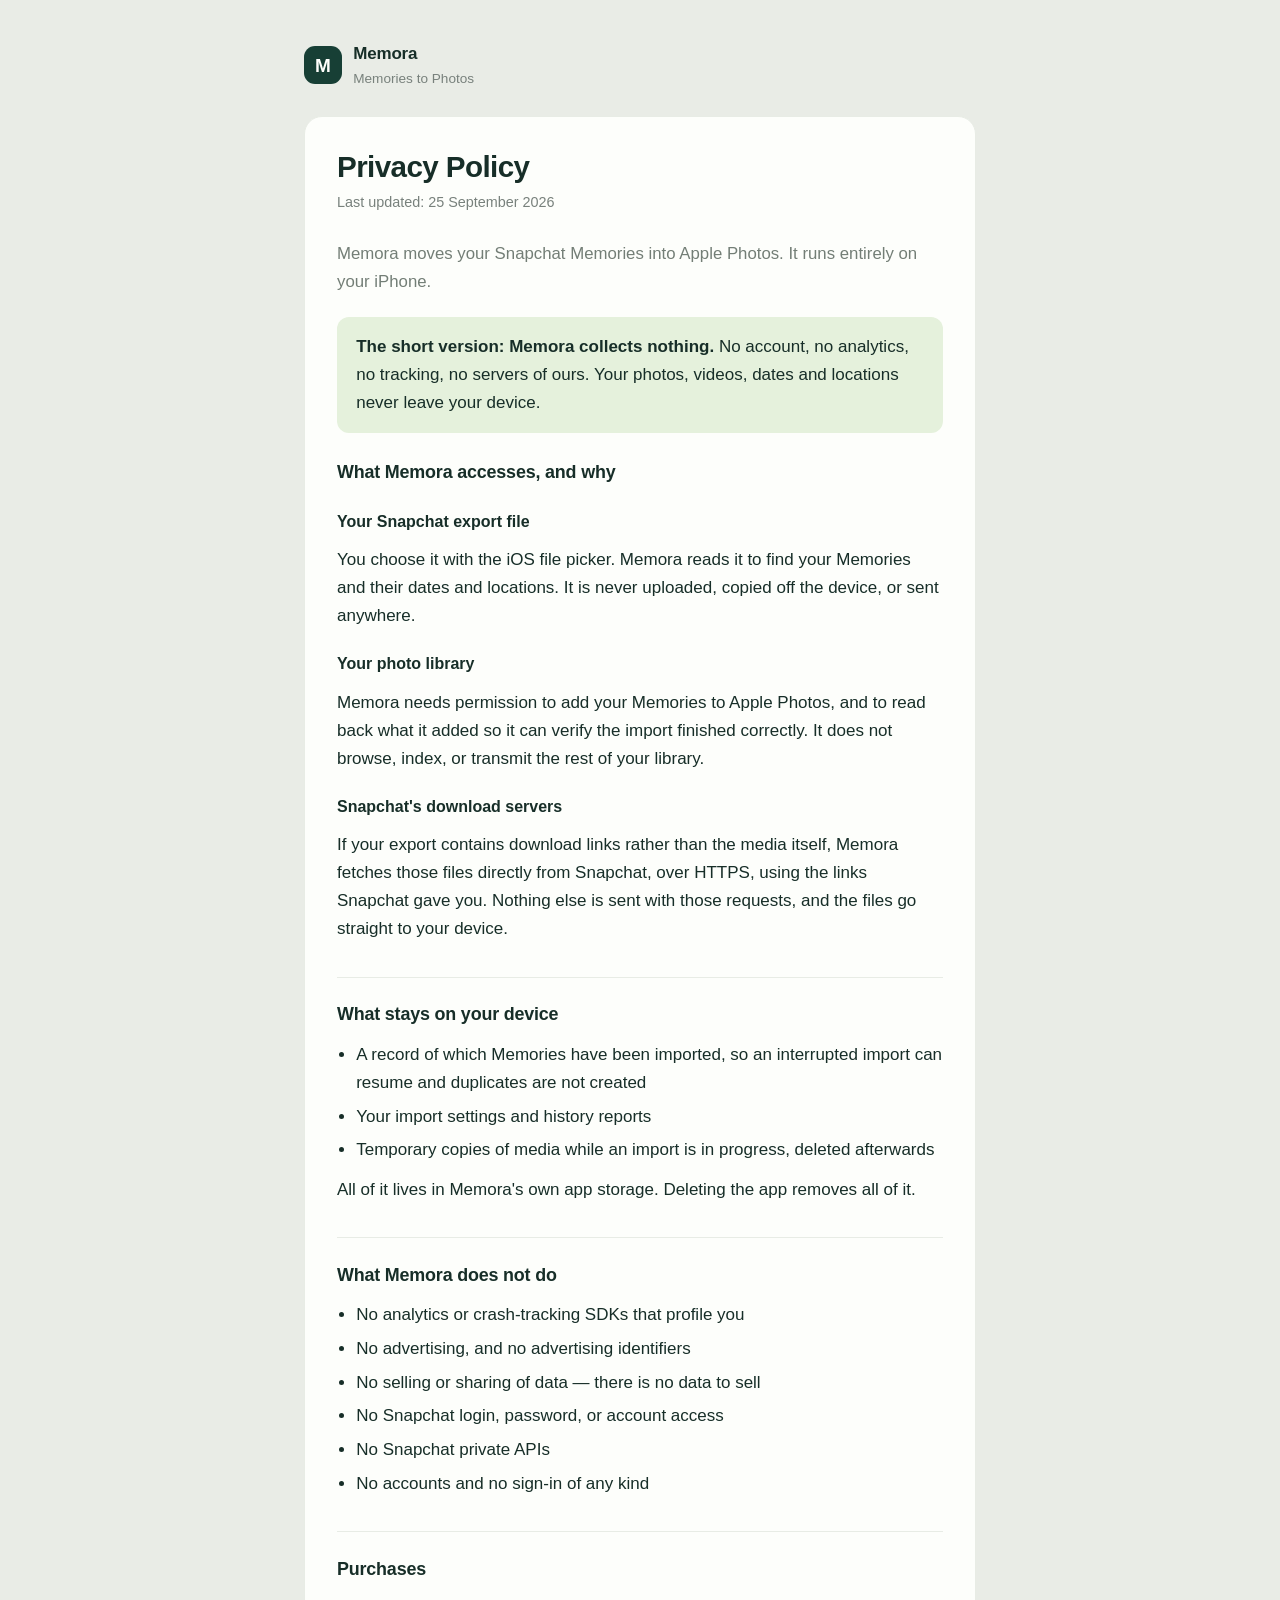
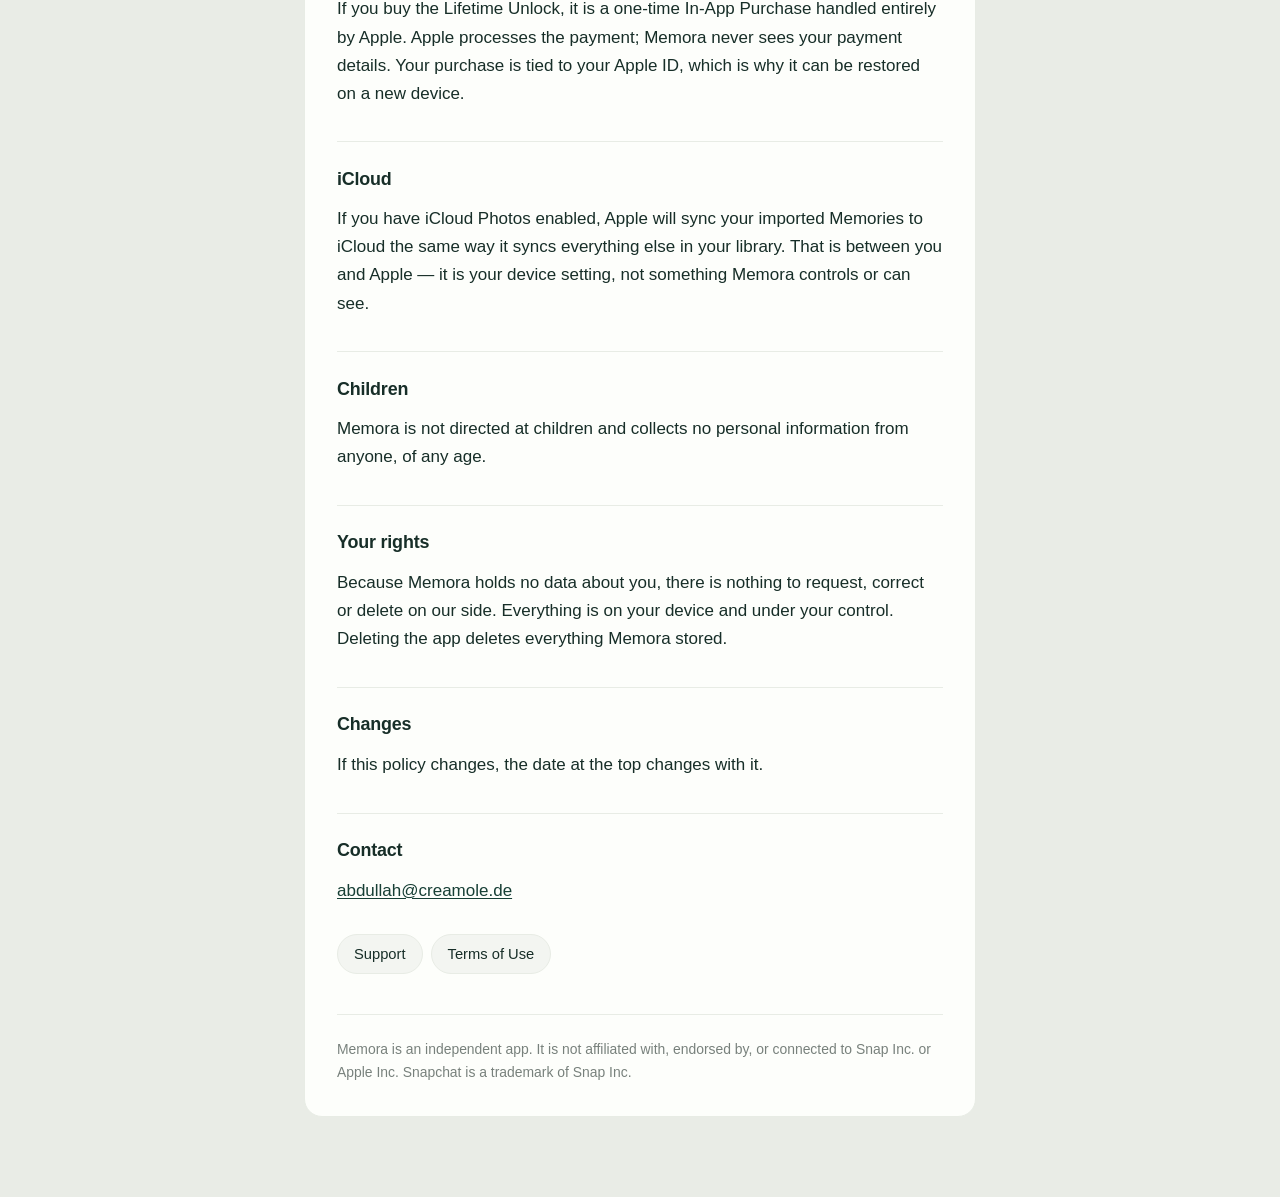
==== privacy.html @ b1629185 "Memora legal and support pages" ====
<!doctype html>
<html lang="en">
<head>
<meta charset="utf-8">
<meta name="viewport" content="width=device-width, initial-scale=1">
<title>Privacy Policy — Memora</title>
<meta name="description" content="Memora collects nothing. Your Snapchat Memories never leave your iPhone.">
<link rel="stylesheet" href="style.css">
</head>
<body>
<div class="wrap">

  <header class="site">
    <div class="mark">M</div>
    <div>
      <div class="wordmark">Memora</div>
      <div class="tag">Memories to Photos</div>
    </div>
  </header>

  <main class="card">
    <h1>Privacy Policy</h1>
    <p class="updated">Last updated: 25 September 2026</p>

    <p class="lede">Memora moves your Snapchat Memories into Apple Photos. It runs entirely on your iPhone.</p>

    <div class="callout">
      <p><strong>The short version: Memora collects nothing.</strong> No account, no analytics, no tracking, no servers of ours. Your photos, videos, dates and locations never leave your device.</p>
    </div>

    <h2>What Memora accesses, and why</h2>

    <h3>Your Snapchat export file</h3>
    <p>You choose it with the iOS file picker. Memora reads it to find your Memories and their dates and locations. It is never uploaded, copied off the device, or sent anywhere.</p>

    <h3>Your photo library</h3>
    <p>Memora needs permission to add your Memories to Apple Photos, and to read back what it added so it can verify the import finished correctly. It does not browse, index, or transmit the rest of your library.</p>

    <h3>Snapchat's download servers</h3>
    <p>If your export contains download links rather than the media itself, Memora fetches those files directly from Snapchat, over HTTPS, using the links Snapchat gave you. Nothing else is sent with those requests, and the files go straight to your device.</p>

    <h2>What stays on your device</h2>
    <ul>
      <li>A record of which Memories have been imported, so an interrupted import can resume and duplicates are not created</li>
      <li>Your import settings and history reports</li>
      <li>Temporary copies of media while an import is in progress, deleted afterwards</li>
    </ul>
    <p>All of it lives in Memora's own app storage. Deleting the app removes all of it.</p>

    <h2>What Memora does not do</h2>
    <ul>
      <li>No analytics or crash-tracking SDKs that profile you</li>
      <li>No advertising, and no advertising identifiers</li>
      <li>No selling or sharing of data — there is no data to sell</li>
      <li>No Snapchat login, password, or account access</li>
      <li>No Snapchat private APIs</li>
      <li>No accounts and no sign-in of any kind</li>
    </ul>

    <h2>Purchases</h2>
    <p>If you buy the Lifetime Unlock, it is a one-time In-App Purchase handled entirely by Apple. Apple processes the payment; Memora never sees your payment details. Your purchase is tied to your Apple ID, which is why it can be restored on a new device.</p>

    <h2>iCloud</h2>
    <p>If you have iCloud Photos enabled, Apple will sync your imported Memories to iCloud the same way it syncs everything else in your library. That is between you and Apple — it is your device setting, not something Memora controls or can see.</p>

    <h2>Children</h2>
    <p>Memora is not directed at children and collects no personal information from anyone, of any age.</p>

    <h2>Your rights</h2>
    <p>Because Memora holds no data about you, there is nothing to request, correct or delete on our side. Everything is on your device and under your control. Deleting the app deletes everything Memora stored.</p>

    <h2>Changes</h2>
    <p>If this policy changes, the date at the top changes with it.</p>

    <h2>Contact</h2>
    <p><a href="mailto:abdullah@creamole.de">abdullah@creamole.de</a></p>

    <nav class="links">
      <a href="index.html">Support</a>
      <a href="terms.html">Terms of Use</a>
    </nav>

    <footer>
      Memora is an independent app. It is not affiliated with, endorsed by, or connected to Snap Inc. or Apple Inc. Snapchat is a trademark of Snap Inc.
    </footer>
  </main>

</div>
</body>
</html>
---- style.css ----
/* Memora — legal & support pages. Palette taken from src/theme/tokens.ts. */
:root {
  --green: #173f35;
  --ink: #172e28;
  --muted: #78817c;
  --lede: #737e76;
  --line: #e8ece5;
  --mint: #e5f1dc;
  --soft: #f3f5f1;
  --white: #fdfefb;
  --page: #e9ece6;
  --accent: #7b956c;
}

@media (prefers-color-scheme: dark) {
  :root:not([data-theme='light']) {
    --green: #c6e7a9;
    --ink: #eef2ea;
    --muted: #9aa49c;
    --lede: #a8b2a8;
    --line: #2a332d;
    --mint: #1e2a22;
    --soft: #1a221d;
    --white: #121815;
    --page: #0d1210;
    --accent: #9dbb8c;
  }
}
:root[data-theme='dark'] {
  --green: #c6e7a9;
  --ink: #eef2ea;
  --muted: #9aa49c;
  --lede: #a8b2a8;
  --line: #2a332d;
  --mint: #1e2a22;
  --soft: #1a221d;
  --white: #121815;
  --page: #0d1210;
  --accent: #9dbb8c;
}

* { box-sizing: border-box; }

body {
  margin: 0;
  background: var(--page);
  color: var(--ink);
  font: 17px/1.65 -apple-system, BlinkMacSystemFont, 'Segoe UI', Roboto, Helvetica, Arial, sans-serif;
  -webkit-font-smoothing: antialiased;
}

.wrap {
  max-width: 44rem;
  margin: 0 auto;
  padding: 2.5rem 16px 5rem;
}

.card {
  background: var(--white);
  border: 1px solid var(--line);
  border-radius: 18px;
  padding: 2rem;
}

@media (max-width: 520px) {
  .card { padding: 1.4rem; border-radius: 14px; }
  .wrap { padding-top: 1.5rem; }
}

header.site {
  display: flex;
  align-items: center;
  gap: 0.7rem;
  margin-bottom: 1.6rem;
}

.mark {
  width: 38px; height: 38px;
  border-radius: 11px;
  background: var(--green);
  color: var(--white);
  display: grid;
  place-items: center;
  font-weight: 700;
  font-size: 19px;
  flex: none;
}
@media (prefers-color-scheme: dark) {
  :root:not([data-theme='light']) .mark { color: #121815; }
}

.mark + div { min-width: 0; }
.wordmark { font-weight: 650; letter-spacing: -0.01em; }
.tag { color: var(--muted); font-size: 0.85rem; }

h1 {
  font-size: 1.85rem;
  line-height: 1.2;
  letter-spacing: -0.02em;
  margin: 0 0 0.4rem;
}

h2 {
  font-size: 1.12rem;
  letter-spacing: -0.01em;
  margin: 2.1rem 0 0.6rem;
  padding-top: 1.4rem;
  border-top: 1px solid var(--line);
}
h2:first-of-type { border-top: 0; padding-top: 0; margin-top: 1.6rem; }

h3 { font-size: 1rem; margin: 1.3rem 0 0.3rem; }

.updated {
  color: var(--muted);
  font-size: 0.9rem;
  margin: 0 0 1.6rem;
}

p { margin: 0.7rem 0; }
ul { margin: 0.7rem 0; padding-left: 1.2rem; }
li { margin: 0.35rem 0; }
strong { font-weight: 650; }

a { color: var(--green); text-underline-offset: 2px; }
a:hover { text-decoration-thickness: 2px; }

.lede { color: var(--lede); font-size: 1.05rem; }

.callout {
  background: var(--mint);
  border-radius: 12px;
  padding: 1rem 1.2rem;
  margin: 1.3rem 0;
}
.callout p:first-child { margin-top: 0; }
.callout p:last-child { margin-bottom: 0; }

nav.links {
  display: flex;
  flex-wrap: wrap;
  gap: 0.5rem;
  margin-top: 1.8rem;
}
nav.links a {
  background: var(--soft);
  border: 1px solid var(--line);
  border-radius: 999px;
  padding: 0.45rem 1rem;
  font-size: 0.92rem;
  text-decoration: none;
  color: var(--ink);
}
nav.links a:hover { border-color: var(--accent); }

footer {
  margin-top: 2.5rem;
  padding-top: 1.4rem;
  border-top: 1px solid var(--line);
  color: var(--muted);
  font-size: 0.87rem;
}

table {
  border-collapse: collapse;
  width: 100%;
  margin: 1rem 0;
  font-size: 0.95rem;
}
th, td {
  text-align: left;
  padding: 0.6rem 0.7rem;
  border-bottom: 1px solid var(--line);
  vertical-align: top;
}
th { color: var(--muted); font-weight: 600; font-size: 0.85rem; }

code {
  background: var(--soft);
  border-radius: 5px;
  padding: 0.1em 0.35em;
  font-size: 0.9em;
}
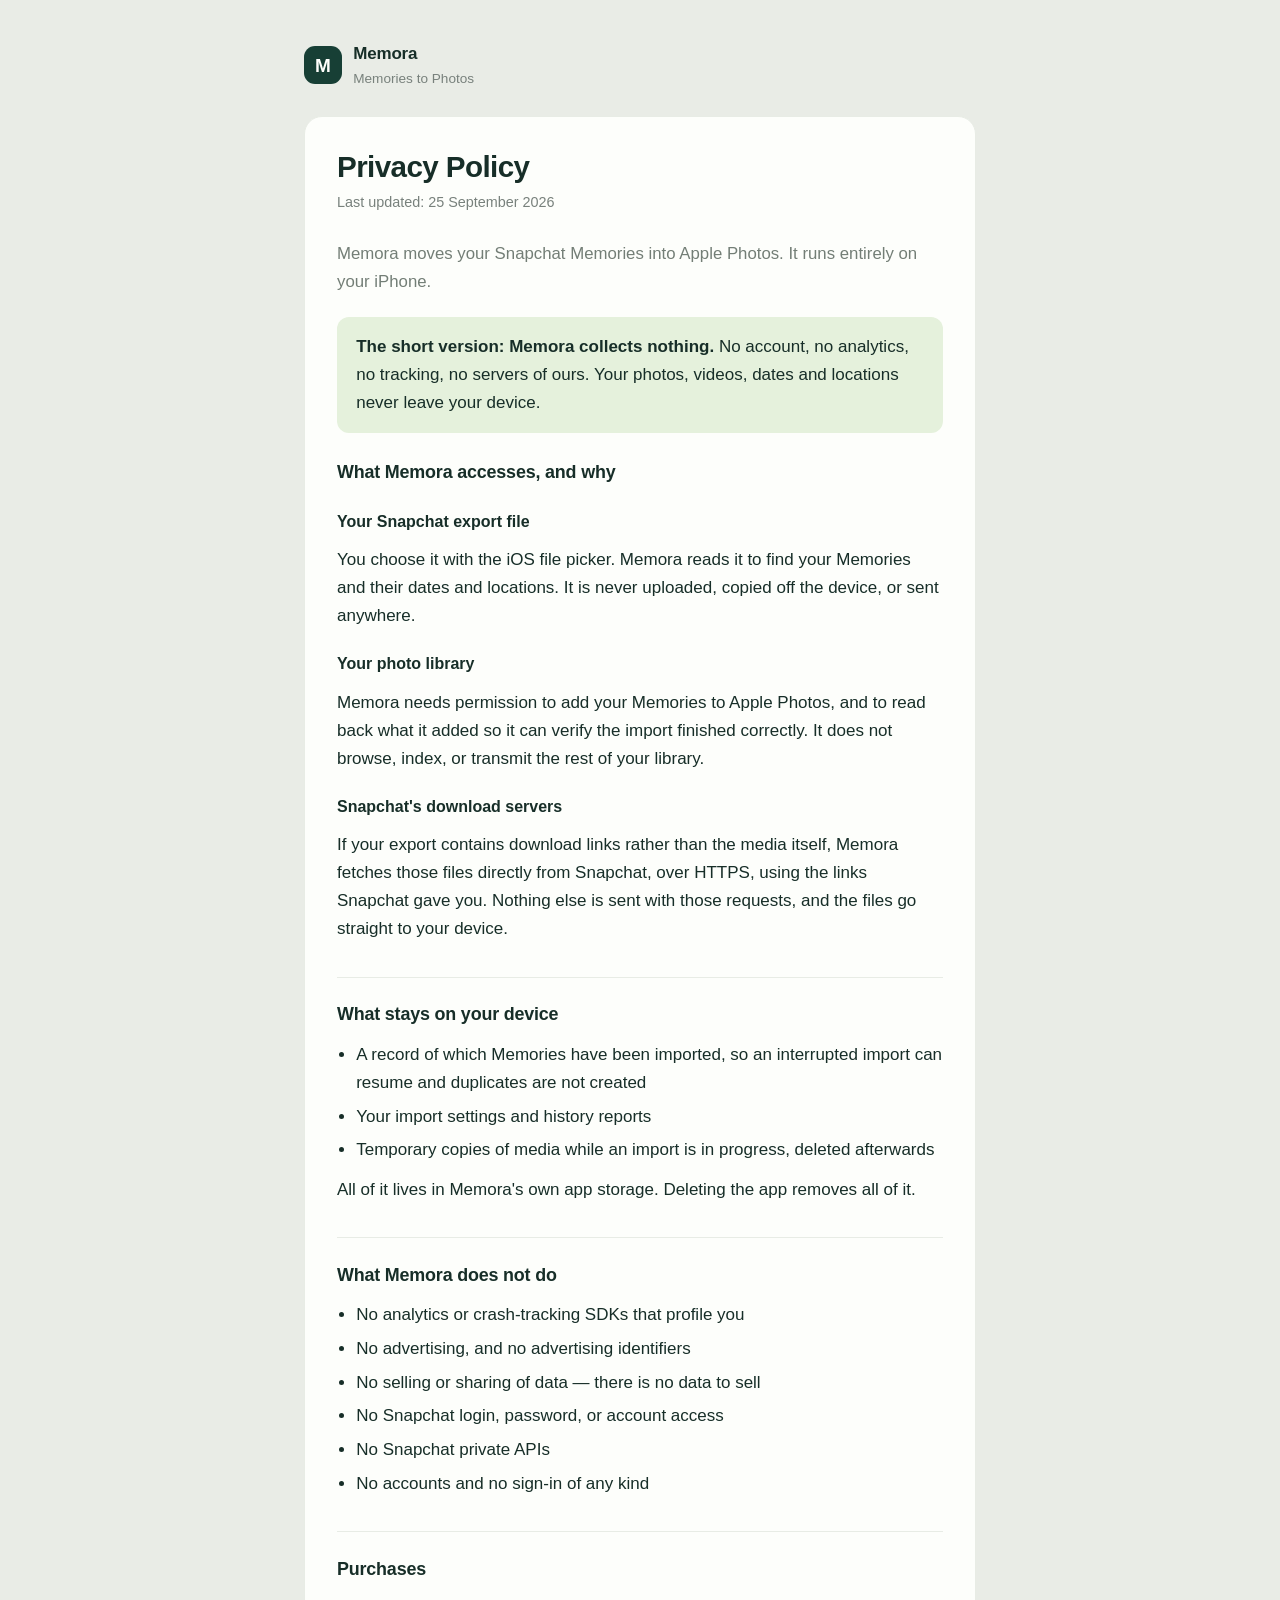
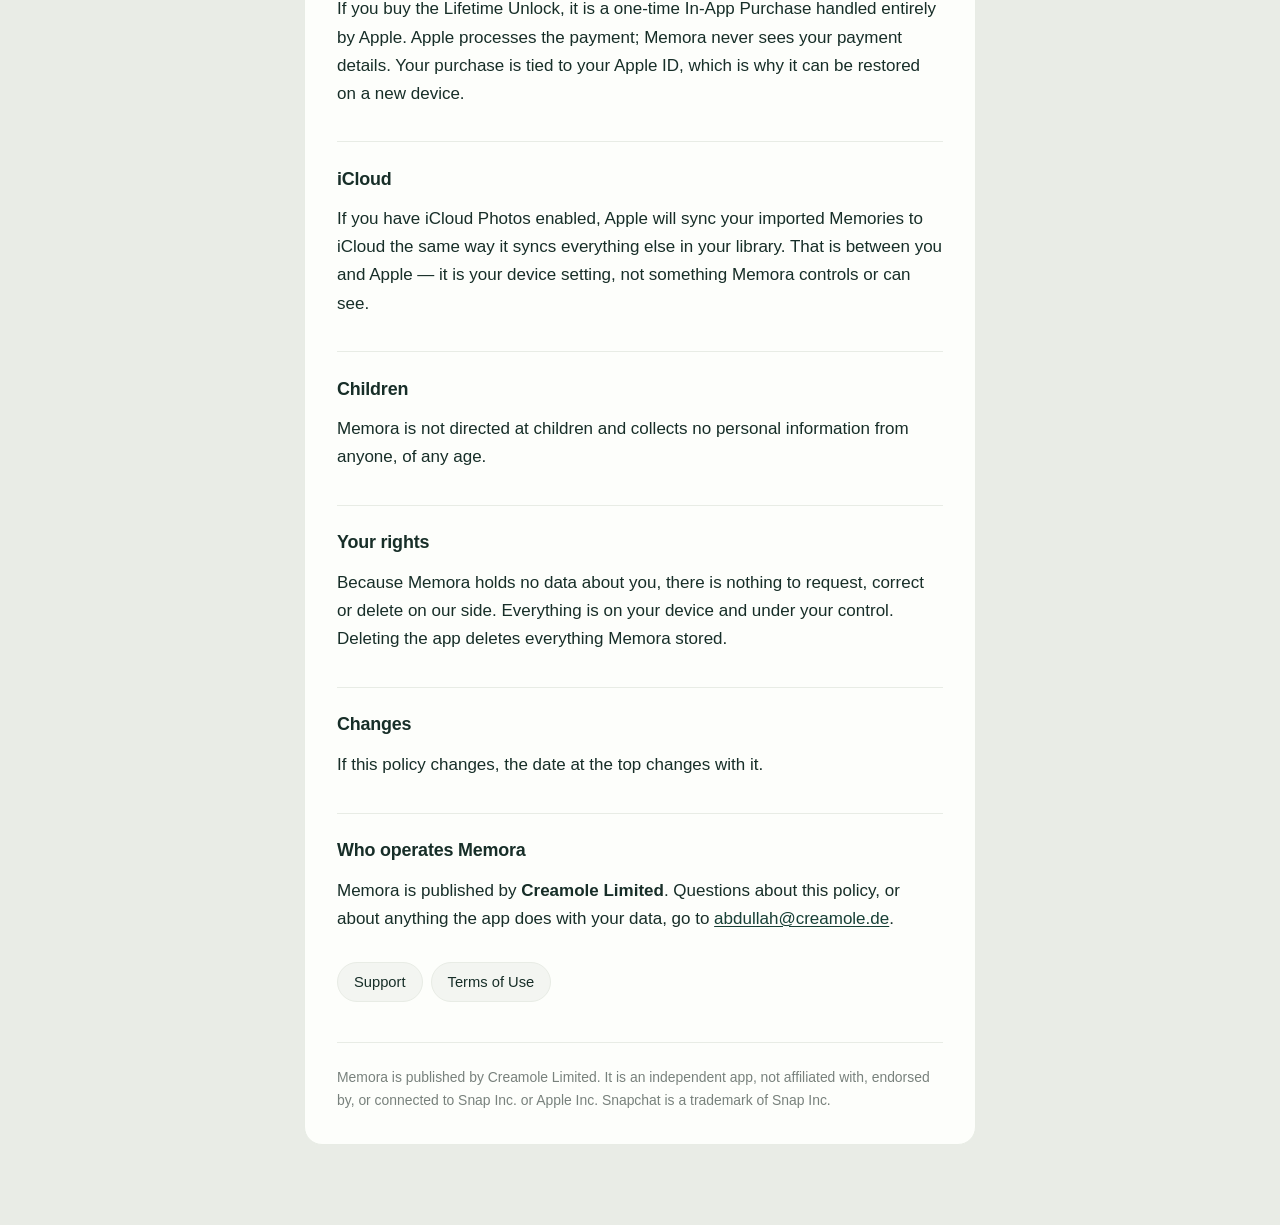
==== commit f1869709: "Creamole Limited as publisher, Hong Kong governing law" ====
--- a/privacy.html
+++ b/privacy.html
@@ -72,8 +72,8 @@
     <h2>Changes</h2>
     <p>If this policy changes, the date at the top changes with it.</p>
 
-    <h2>Contact</h2>
-    <p><a href="mailto:abdullah@creamole.de">abdullah@creamole.de</a></p>
+    <h2>Who operates Memora</h2>
+    <p>Memora is published by <strong>Creamole Limited</strong>. Questions about this policy, or about anything the app does with your data, go to <a href="mailto:abdullah@creamole.de">abdullah@creamole.de</a>.</p>
 
     <nav class="links">
       <a href="index.html">Support</a>
@@ -81,7 +81,7 @@
     </nav>
 
     <footer>
-      Memora is an independent app. It is not affiliated with, endorsed by, or connected to Snap Inc. or Apple Inc. Snapchat is a trademark of Snap Inc.
+      Memora is published by Creamole Limited. It is an independent app, not affiliated with, endorsed by, or connected to Snap Inc. or Apple Inc. Snapchat is a trademark of Snap Inc.
     </footer>
   </main>
 
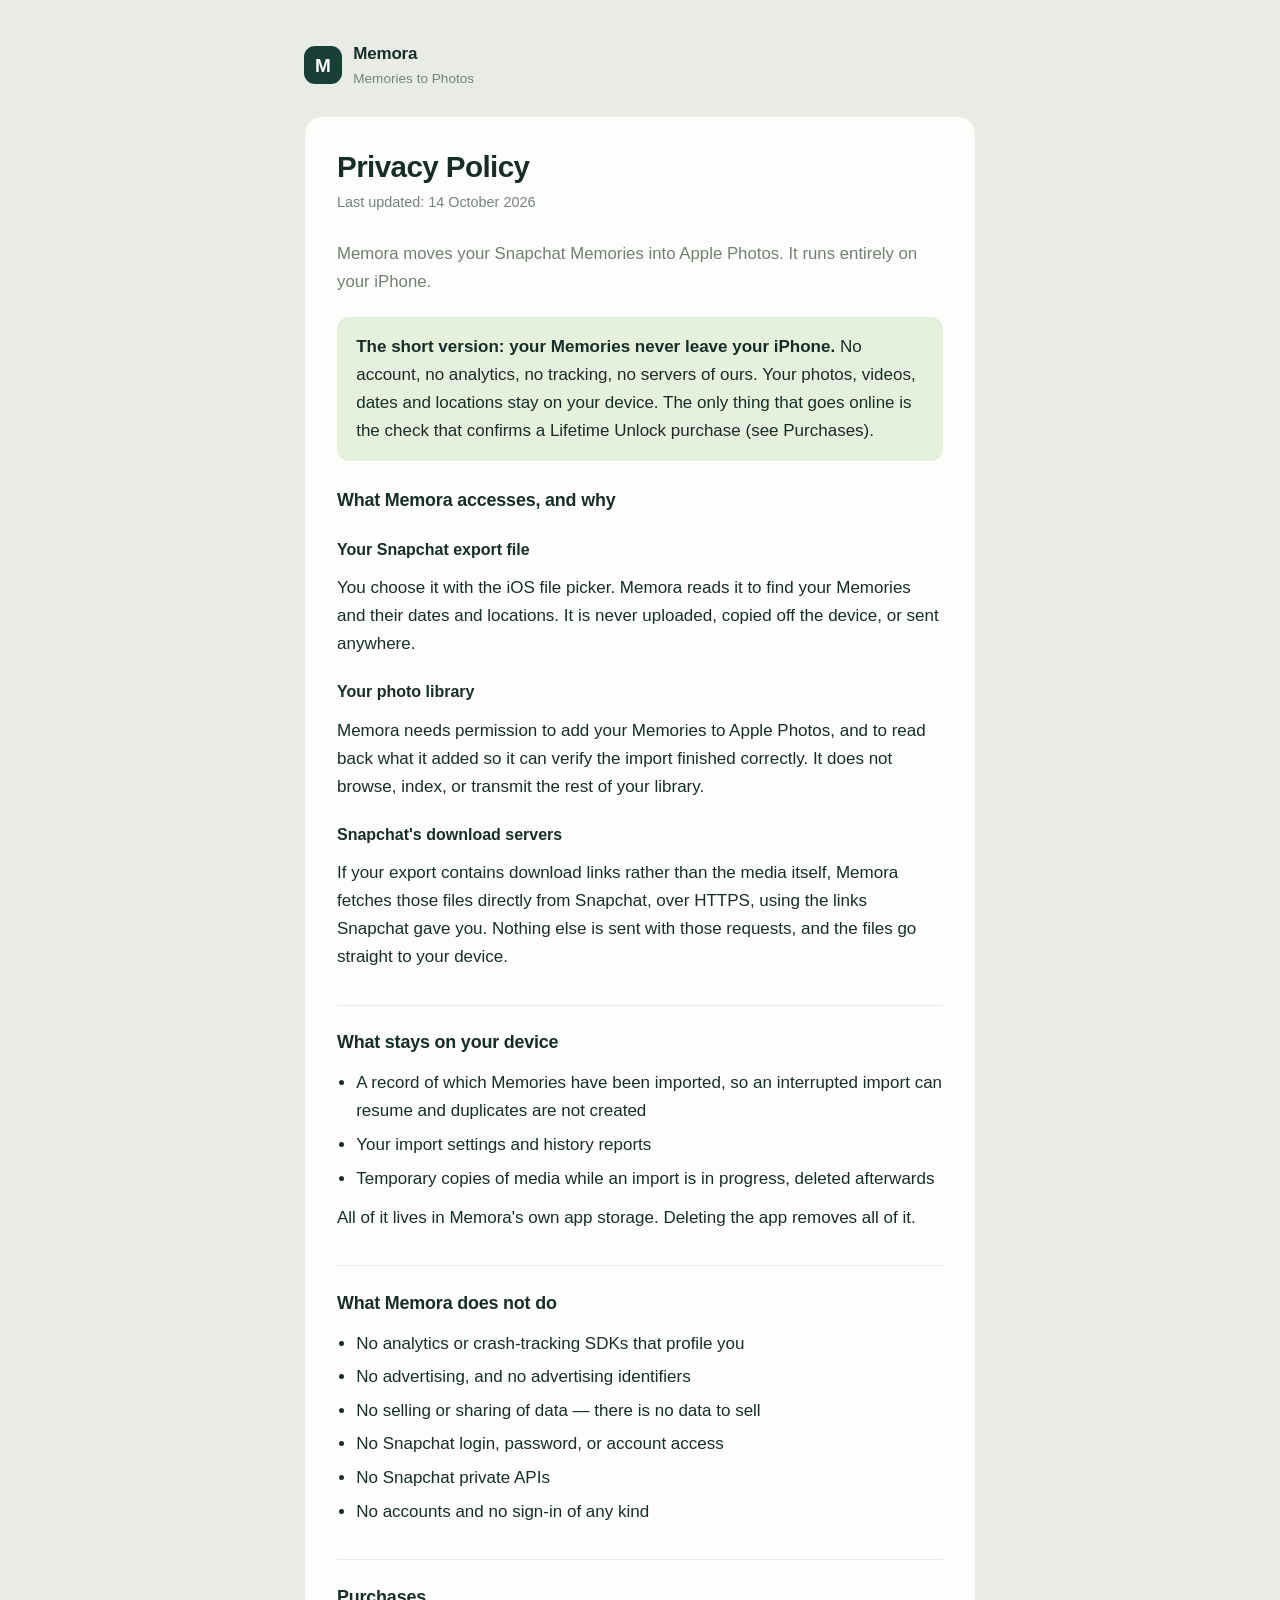
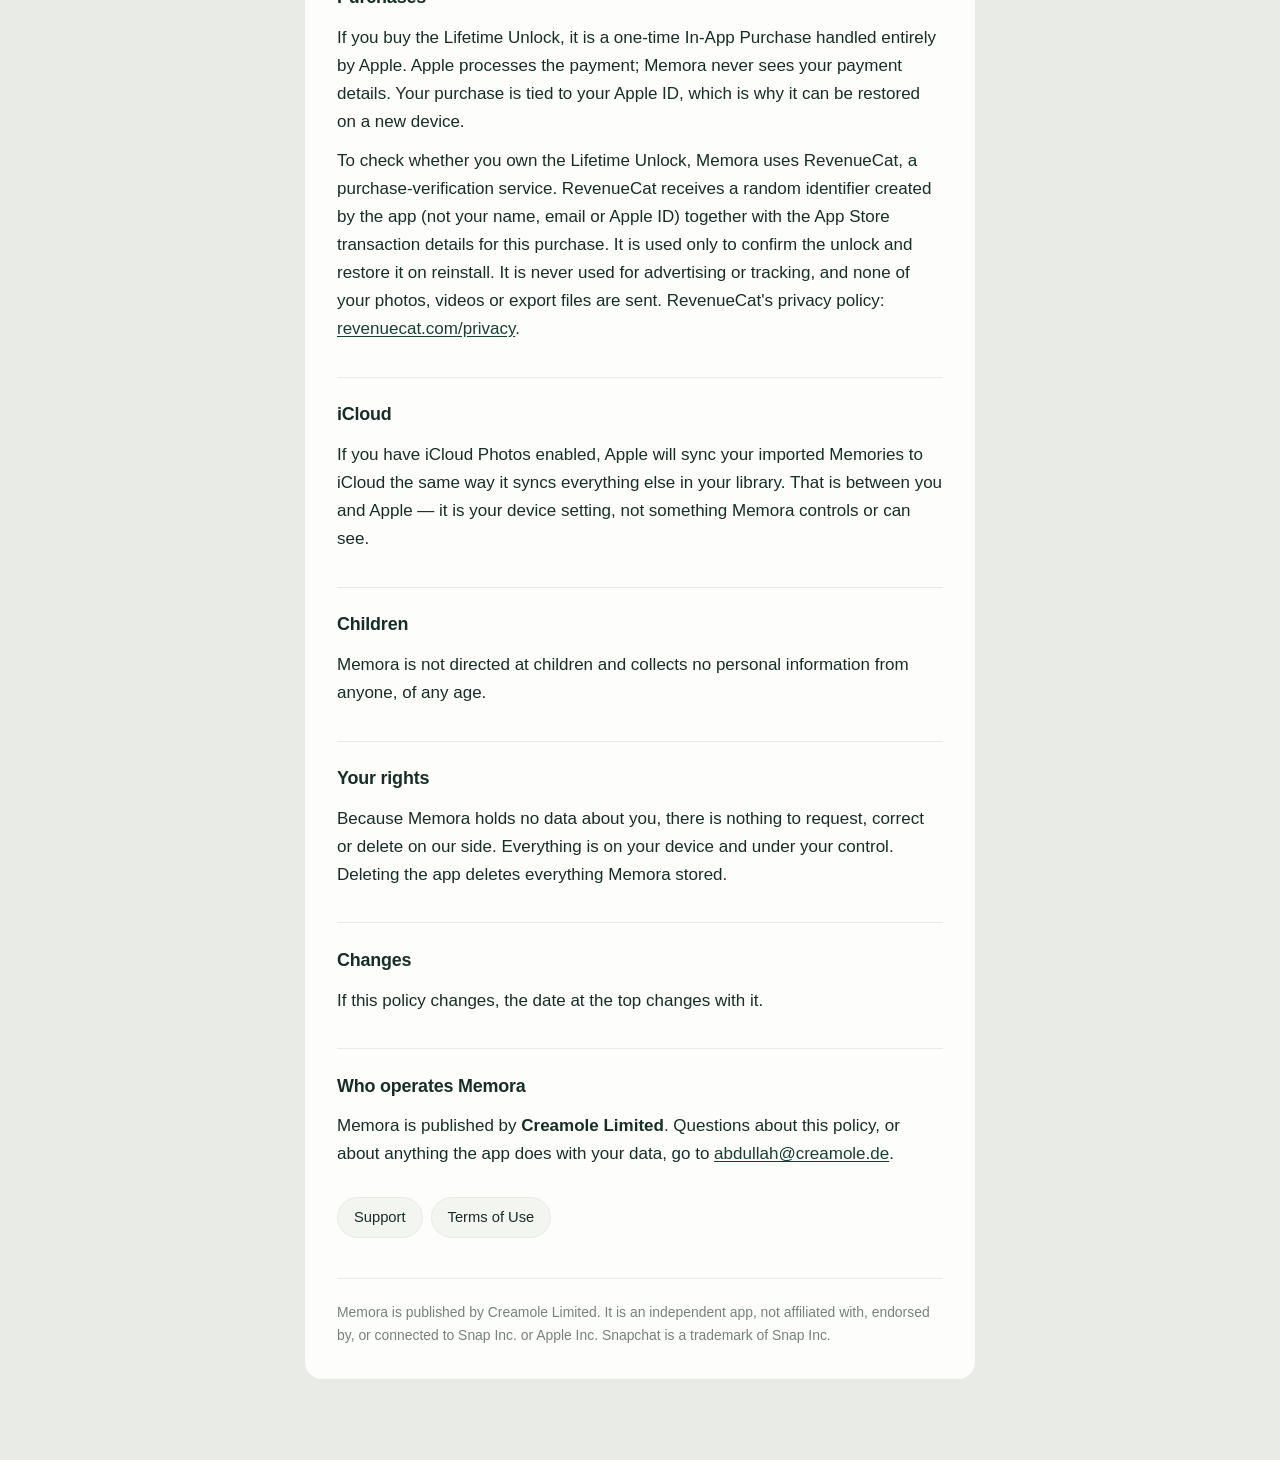
==== commit c4255673: "Privacy: disclose RevenueCat purchase check" ====
--- a/privacy.html
+++ b/privacy.html
@@ -4,7 +4,7 @@
 <meta charset="utf-8">
 <meta name="viewport" content="width=device-width, initial-scale=1">
 <title>Privacy Policy — Memora</title>
-<meta name="description" content="Memora collects nothing. Your Snapchat Memories never leave your iPhone.">
+<meta name="description" content="Your Snapchat Memories never leave your iPhone. No account, no analytics, no tracking.">
 <link rel="stylesheet" href="style.css">
 </head>
 <body>
@@ -20,12 +20,12 @@
 
   <main class="card">
     <h1>Privacy Policy</h1>
-    <p class="updated">Last updated: 25 September 2026</p>
+    <p class="updated">Last updated: 14 October 2026</p>
 
     <p class="lede">Memora moves your Snapchat Memories into Apple Photos. It runs entirely on your iPhone.</p>
 
     <div class="callout">
-      <p><strong>The short version: Memora collects nothing.</strong> No account, no analytics, no tracking, no servers of ours. Your photos, videos, dates and locations never leave your device.</p>
+      <p><strong>The short version: your Memories never leave your iPhone.</strong> No account, no analytics, no tracking, no servers of ours. Your photos, videos, dates and locations stay on your device. The only thing that goes online is the check that confirms a Lifetime Unlock purchase (see Purchases).</p>
     </div>
 
     <h2>What Memora accesses, and why</h2>
@@ -59,6 +59,7 @@
 
     <h2>Purchases</h2>
     <p>If you buy the Lifetime Unlock, it is a one-time In-App Purchase handled entirely by Apple. Apple processes the payment; Memora never sees your payment details. Your purchase is tied to your Apple ID, which is why it can be restored on a new device.</p>
+    <p>To check whether you own the Lifetime Unlock, Memora uses RevenueCat, a purchase-verification service. RevenueCat receives a random identifier created by the app (not your name, email or Apple ID) together with the App Store transaction details for this purchase. It is used only to confirm the unlock and restore it on reinstall. It is never used for advertising or tracking, and none of your photos, videos or export files are sent. RevenueCat's privacy policy: <a href="https://www.revenuecat.com/privacy">revenuecat.com/privacy</a>.</p>
 
     <h2>iCloud</h2>
     <p>If you have iCloud Photos enabled, Apple will sync your imported Memories to iCloud the same way it syncs everything else in your library. That is between you and Apple — it is your device setting, not something Memora controls or can see.</p>
